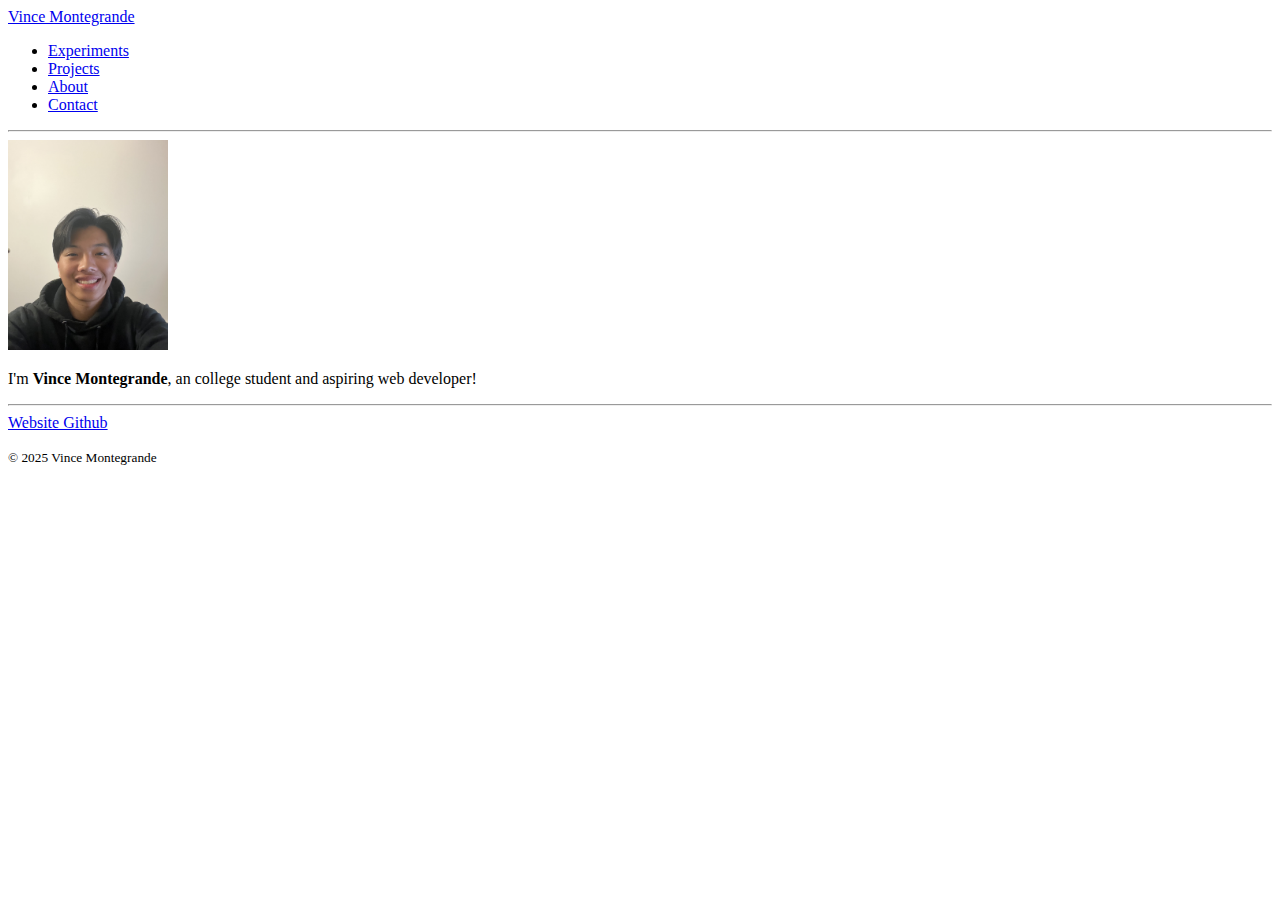
==== index.html @ 3d707d60 "First commit" ====
<!DOCTYPE html>

<html lang="en">
    <head>
        <meta charset="UTF-8">
        <title>Vince Montegrande</title>
    </head>
    <body>
        <header>
            <nav>
                <a href="index.html">Vince Montegrande</a>
                <ul>
                    <li><a href="experiments.html">Experiments</a></li>
                    <li><a href="projects.html">Projects</a></li>
                    <li><a href="about.html">About</a></li>
                    <li><a href="contact.html">Contact</a></li>
                </ul>
            </nav>
        </header>

        <hr>

        <main>
            <img src="assets/images/headshot.jpg" alt="Picture of me, Vince Montegrande" width="160" height="210">
            <p>I'm <strong>Vince Montegrande</strong>, an college student and aspiring web developer!</p>
        </main>

        <hr>

        <footer>
            <a href="https://github.com/vlmontegrande/cse134b-hw2.git">Website Github</a>
            <!--Apparently <small> is for copyright. I'm so semantic rn-->
            <p><small>&copy; 2025 Vince Montegrande</small></p>
        </footer>
    </body>
</html>
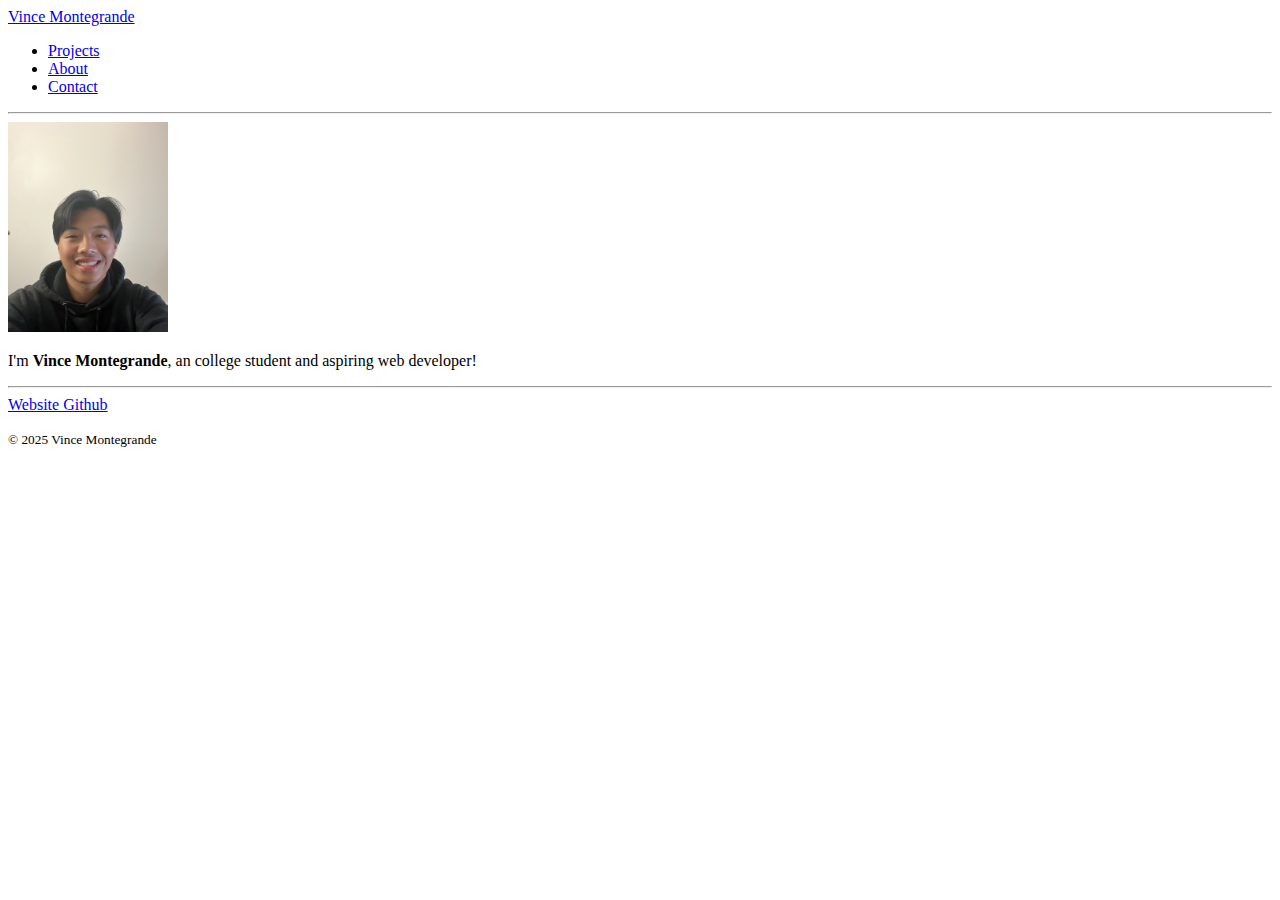
==== commit 99192c66: "Remove experiments link from nav bar" ====
--- a/index.html
+++ b/index.html
@@ -1,16 +1,18 @@
 <!DOCTYPE html>
 
-<html lang="en">
+<html lang="en" class="light">
     <head>
         <meta charset="UTF-8">
         <title>Vince Montegrande</title>
+        <link rel="stylesheet" href="assets/css/style.css">
     </head>
     <body>
         <header>
             <nav>
-                <a href="index.html">Vince Montegrande</a>
+                <div>
+                    <a href="index.html" id="main-link">Vince Montegrande</a>
+                </div>
                 <ul>
-                    <li><a href="experiments.html">Experiments</a></li>
                     <li><a href="projects.html">Projects</a></li>
                     <li><a href="about.html">About</a></li>
                     <li><a href="contact.html">Contact</a></li>
--- a/assets/css/style.css
+++ b/assets/css/style.css
@@ -0,0 +1,24 @@
+/* 
+    To demonstrate CSS knowledge use the technology to style your HTML pages from the previous homework (HW2). 
+    You may need to add classes, id, and restructure your elements in order to do this task. That is fine. 
+    However, do not convert your site to a <div> dominant design - this can result in significant point loss.
+
+    To layout your page you MUST use CSS Flexbox and/or CSS Grid (10 pts). 
+    You do not have to account for ancient browsers so assume Edge Chromium, Chrome, latest Safari and latest Firefox level access.
+
+    To style your page use whichever CSS properties you like, but you must show demonstration of these intermediate or advanced ideas:
+
+    CSS Variables, make sure to use fallbacks while using variables (2 pts)
+    Custom Fonts (also with fallback for slow load or failure) (3 pts)
+    Relative units like em, rem, %, etc. (1 pt)
+    Dynamic viewport units dvw, dvh, etc (1 pt)
+    CSS Animations, Transitions and Transforms (3 pts each)
+    Media Queries (See Part 3 - Responsive Web Design)
+    Some of the following might not have the maximum adoption current (most are hovering around 87-88% adoption) but are worth trying out:
+
+    Use wider gamut color with color() and color-mix() (2 pts)
+    New selectors like has() (2 pts)
+    Extra Credit: Use Nested and Scoped CSS (5 pts)
+
+    Any CSS written should be as standard as is possible. 
+*/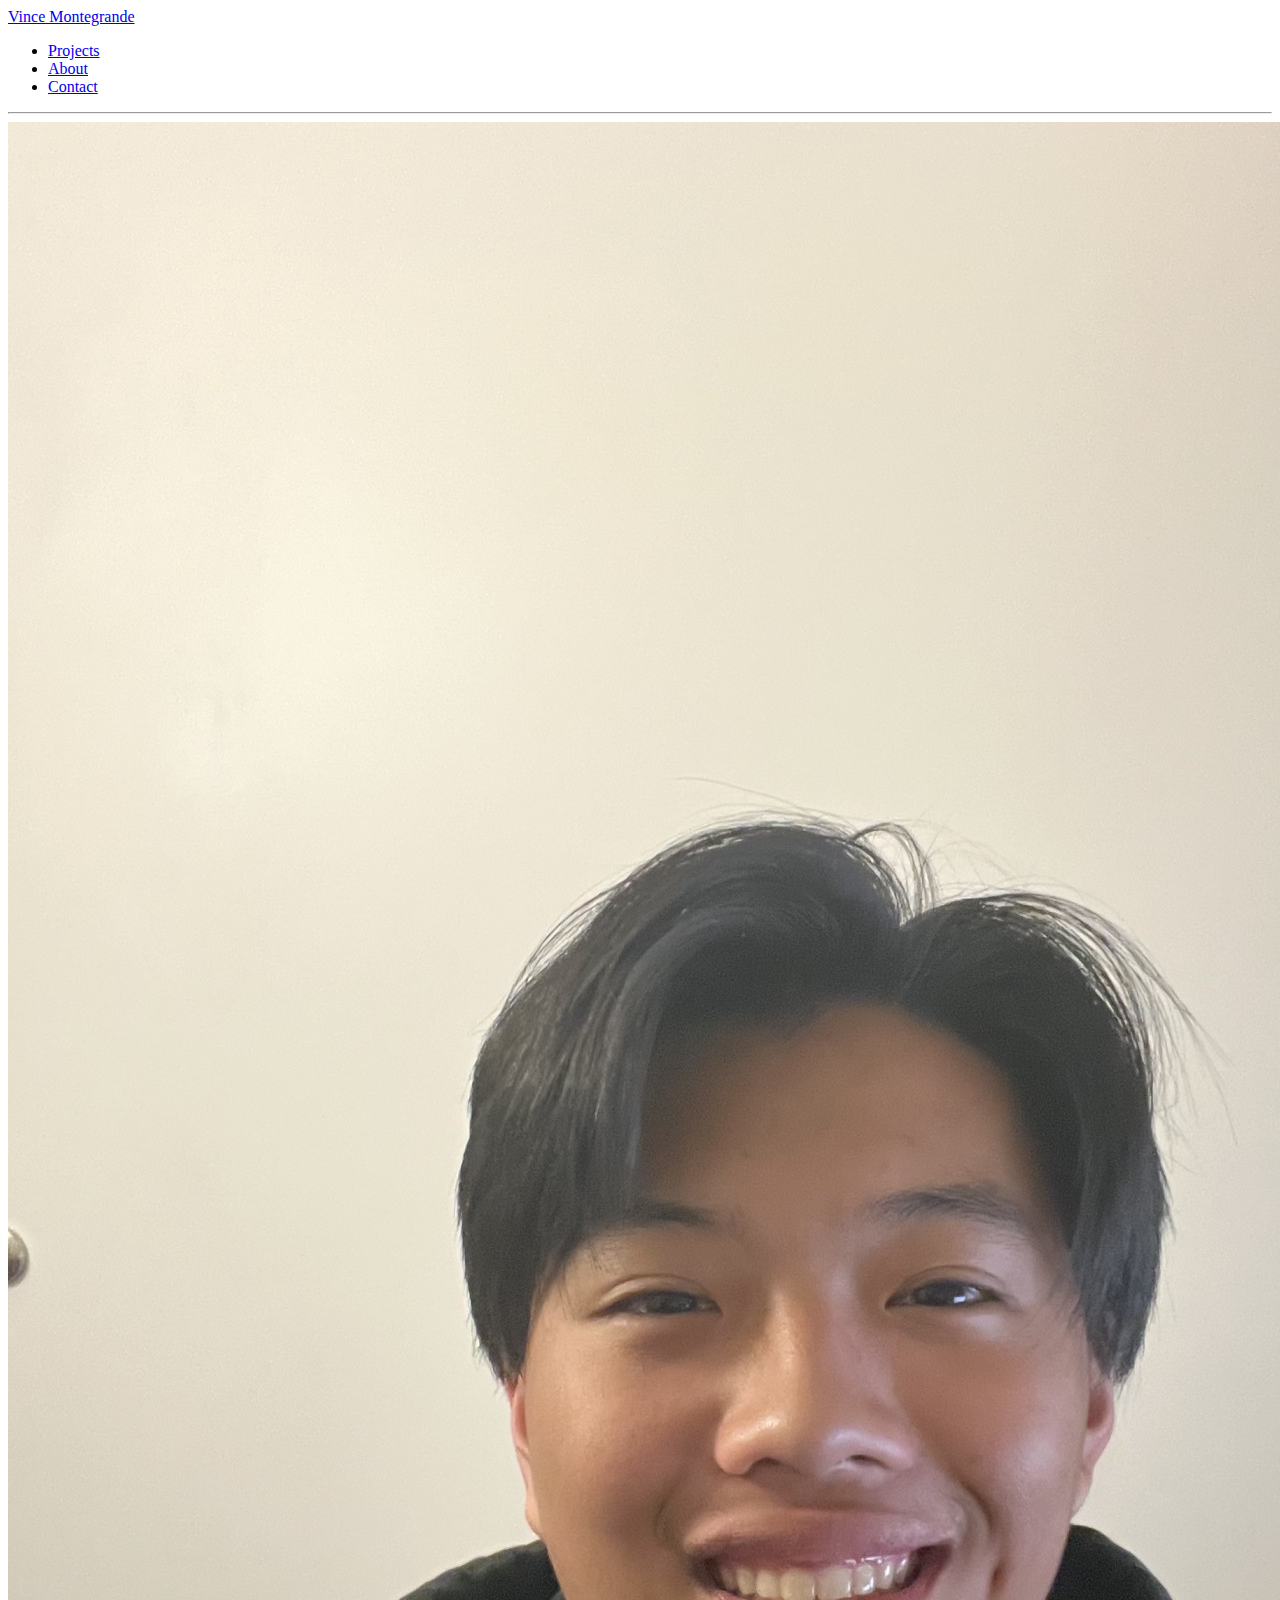
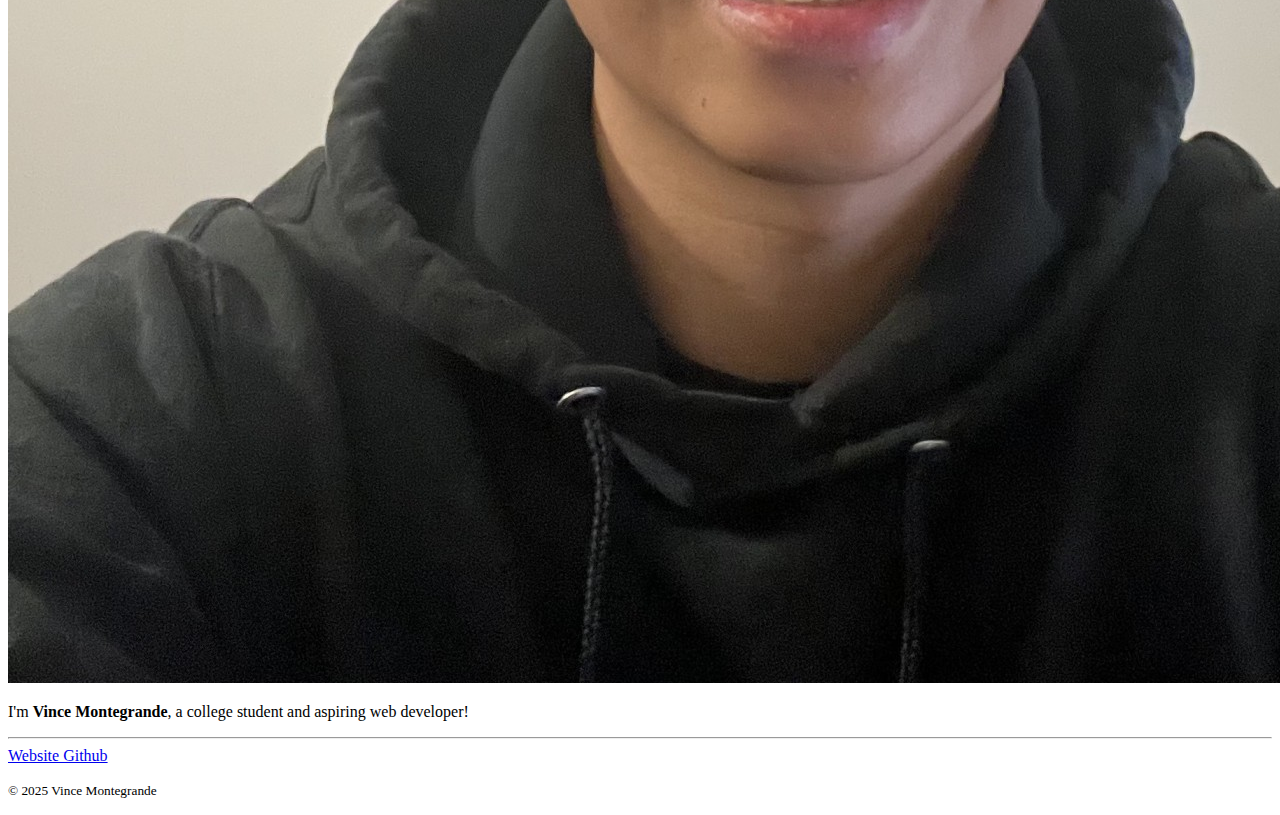
==== commit 3791aec7: "Add image and text containers for main content" ====
--- a/index.html
+++ b/index.html
@@ -4,7 +4,7 @@
     <head>
         <meta charset="UTF-8">
         <title>Vince Montegrande</title>
-        <link rel="stylesheet" href="assets/css/style.css">
+        <link rel="stylesheet" href="assets/css/index.css">
     </head>
     <body>
         <header>
@@ -23,14 +23,18 @@
         <hr>
 
         <main>
-            <img src="assets/images/headshot.jpg" alt="Picture of me, Vince Montegrande" width="160" height="210">
-            <p>I'm <strong>Vince Montegrande</strong>, an college student and aspiring web developer!</p>
+            <div id="image-container">
+                <img src="assets/images/headshot.jpg" alt="Picture of me, Vince Montegrande">
+            </div>
+            <div id="text-container">
+                <p>I'm <strong>Vince Montegrande</strong>, a college student and aspiring web developer!</p>
+            </div>
         </main>
 
         <hr>
 
         <footer>
-            <a href="https://github.com/vlmontegrande/cse134b-hw2.git">Website Github</a>
+            <a href="https://github.com/vlmontegrande/cse134b-hw3.git">Website Github</a>
             <!--Apparently <small> is for copyright. I'm so semantic rn-->
             <p><small>&copy; 2025 Vince Montegrande</small></p>
         </footer>
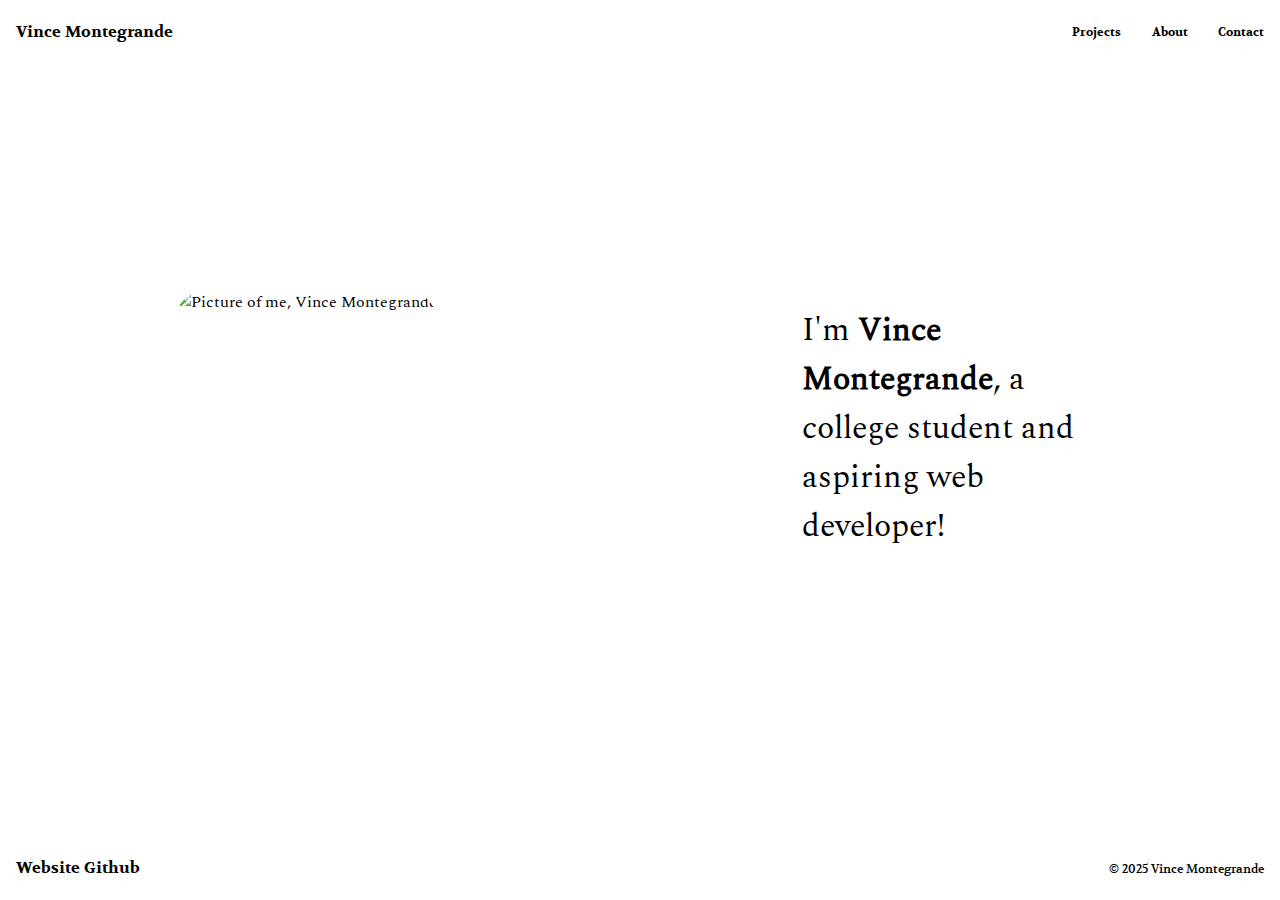
==== commit 85113a83: "Add id="main-link" to main link on each page" ====
--- a/index.html
+++ b/index.html
@@ -1,6 +1,6 @@
 <!DOCTYPE html>
 
-<html lang="en" class="light">
+<html lang="en">
     <head>
         <meta charset="UTF-8">
         <title>Vince Montegrande</title>
@@ -24,10 +24,12 @@
 
         <main>
             <div id="image-container">
-                <img src="assets/images/headshot.jpg" alt="Picture of me, Vince Montegrande">
+                <img src="assets/images/looking-off.png" alt="Picture of me, Vince Montegrande">
             </div>
             <div id="text-container">
-                <p>I'm <strong>Vince Montegrande</strong>, a college student and aspiring web developer!</p>
+                <div id="text-block">
+                    <p>I'm <strong>Vince Montegrande</strong>, a college student and aspiring web developer!</p>
+                </div>
             </div>
         </main>
 
--- a/assets/css/index.css
+++ b/assets/css/index.css
@@ -0,0 +1,163 @@
+/* 
+    To demonstrate CSS knowledge use the technology to style your HTML pages from the previous homework (HW2). 
+    You may need to add classes, id, and restructure your elements in order to do this task. That is fine. 
+    However, do not convert your site to a <div> dominant design - this can result in significant point loss.
+
+    To layout your page you MUST use CSS Flexbox and/or CSS Grid (10 pts). 
+    You do not have to account for ancient browsers so assume Edge Chromium, Chrome, latest Safari and latest Firefox level access.
+
+    To style your page use whichever CSS properties you like, but you must show demonstration of these intermediate or advanced ideas:
+
+    CSS Variables, make sure to use fallbacks while using variables (2 pts)
+    Custom Fonts (also with fallback for slow load or failure) (3 pts)
+    Relative units like em, rem, %, etc. (1 pt)
+    Dynamic viewport units dvw, dvh, etc (1 pt)
+    CSS Animations, Transitions and Transforms (3 pts each)
+    Media Queries (See Part 3 - Responsive Web Design)
+    Some of the following might not have the maximum adoption current (most are hovering around 87-88% adoption) but are worth trying out:
+
+    Use wider gamut color with color() and color-mix() (2 pts)
+    New selectors like has() (2 pts)
+    Extra Credit: Use Nested and Scoped CSS (5 pts)
+
+    Any CSS written should be as standard as is possible. 
+*/
+
+@import "light.css";
+@import "dark.css";
+
+@font-face {
+    font-family: "Volkhov";
+    src: url("../fonts/Volkhov/Volkhov-Regular.ttf");
+}
+
+@font-face {
+    font-family: "Volkhov";
+    src: url("../fonts/Volkhov/Volkhov-Bold.ttf");
+    font-weight: bold;
+}
+
+
+@font-face {
+    font-family: "Spectral";
+    src: url("../fonts/Spectral/Spectral-Regular.ttf");
+}
+
+:root {
+    --header-footer-height: 64px;
+}
+
+/* Common between page styles*/
+
+* {
+    margin: 0;
+    padding: 0;
+}
+
+body {
+    min-height: 100vh;
+    display: flex;
+    flex-direction: column;
+    justify-content: space-between;
+    background-color: var(--md-sys-color-background, white);
+}
+  
+nav {
+    display: flex;
+    height: var(--header-footer-height, 64px);
+    justify-content: space-between;
+    align-items: center;
+    font-family: "Volkhov", Arial, Sans-serif;
+    font-weight: bold;
+}
+
+nav ul {
+    width: 12rem;
+    margin-right: 1rem;
+    display: flex;
+    justify-content: space-between;
+    list-style: none;
+    font-size: 0.75em;
+    overflow: hidden;
+}
+
+nav a {
+    text-decoration: none;
+    color: var(--md-sys-color-on-surface-container, black);
+}
+
+#main-link {
+    margin-left: 1rem;
+}
+
+hr {
+    display: none;
+}
+
+footer {
+    min-height: var(--header-footer-height, 64px);
+    display: flex;
+    justify-content: space-between;
+    align-items: center;
+    gap: 1rem;
+    font-family: "Volkhov", Arial, Sans-serif;
+}
+
+footer > :first-child {
+    margin-left: 1rem;
+}
+
+footer > :last-child {
+    margin-right: 1rem;
+}
+
+footer a {
+    text-decoration: none;
+    color: var(--md-sys-color-on-surface-container, black);
+    font-weight: bold;
+}
+
+footer small {
+    font-size: 0.75em;
+    color: var(--md-sys-color-on-surface-container, black);
+}
+
+/* Page styles */
+
+main {
+    font-family: "Spectral", Arial, Sans-serif;
+    height: 20rem;
+    display: flex;
+    justify-content: space-around;
+    align-items: center;
+}
+
+main div {
+    height: 100%;
+    background-color: var(--md-sys-color-surface-container);
+    border-radius: 2rem;
+}
+
+#image-container {
+    display: flex;
+    justify-content: center;
+    align-items: center;
+}
+
+#text-container {
+    width: 20rem;
+    display: flex;
+    justify-content: center;
+    align-items: center;
+}
+
+#text-container p {
+    padding: 1rem;
+    font-size: 2rem;
+}
+
+main img { 
+    width: 100%;
+    height: 100%;
+    border-radius: 2rem;
+}
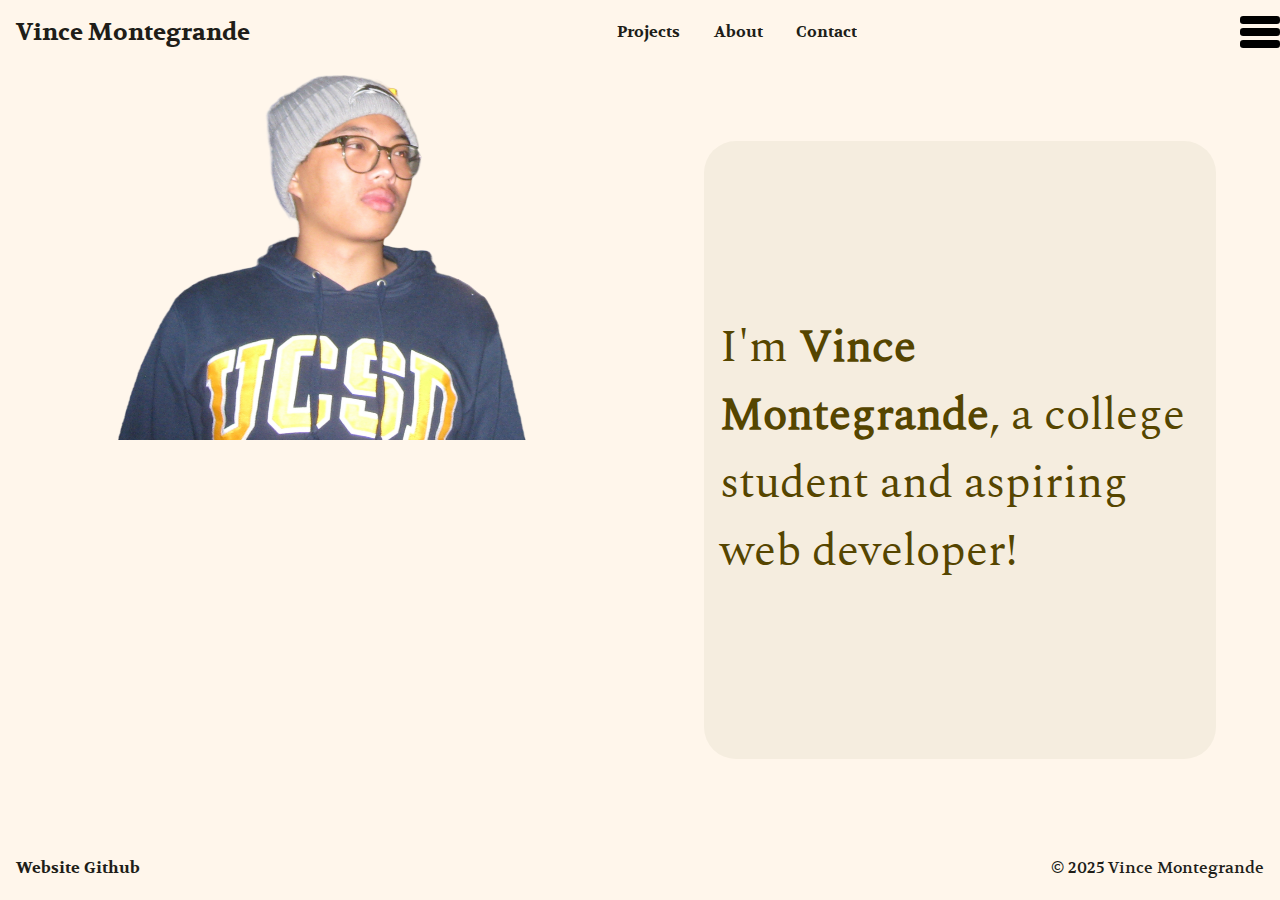
==== commit d661ddb7: "Add hamburger menu svg icon" ====
--- a/index.html
+++ b/index.html
@@ -3,6 +3,7 @@
 <html lang="en">
     <head>
         <meta charset="UTF-8">
+        <meta name="viewport" content="width=device-width, initial-scale=1.0">
         <title>Vince Montegrande</title>
         <link rel="stylesheet" href="assets/css/index.css">
     </head>
@@ -17,6 +18,11 @@
                     <li><a href="about.html">About</a></li>
                     <li><a href="contact.html">Contact</a></li>
                 </ul>
+                <svg viewBox="0 0 100 80" width="40" height="40">
+                    <rect width="100" height="20" rx="8"></rect>
+                    <rect y="30" width="100" height="20" rx="8"></rect>
+                    <rect y="60" width="100" height="20" rx="8"></rect>
+                </svg>
             </nav>
         </header>
 
@@ -24,7 +30,10 @@
 
         <main>
             <div id="image-container">
-                <img src="assets/images/looking-off.png" alt="Picture of me, Vince Montegrande">
+                <picture>
+                    <source srcset="assets/images/looking-off.png" media="(min-width: 1024px)">
+                    <img src="assets/images/headshot-no-bg.png" alt="Picture ofo me, Vince Montegrande">
+                </picture>
             </div>
             <div id="text-container">
                 <div id="text-block">
--- a/assets/css/index.css
+++ b/assets/css/index.css
@@ -1,31 +1,3 @@
-/* 
-    To demonstrate CSS knowledge use the technology to style your HTML pages from the previous homework (HW2). 
-    You may need to add classes, id, and restructure your elements in order to do this task. That is fine. 
-    However, do not convert your site to a <div> dominant design - this can result in significant point loss.
-
-    To layout your page you MUST use CSS Flexbox and/or CSS Grid (10 pts). 
-    You do not have to account for ancient browsers so assume Edge Chromium, Chrome, latest Safari and latest Firefox level access.
-
-    To style your page use whichever CSS properties you like, but you must show demonstration of these intermediate or advanced ideas:
-
-    CSS Variables, make sure to use fallbacks while using variables (2 pts)
-    Custom Fonts (also with fallback for slow load or failure) (3 pts)
-    Relative units like em, rem, %, etc. (1 pt)
-    Dynamic viewport units dvw, dvh, etc (1 pt)
-    CSS Animations, Transitions and Transforms (3 pts each)
-    Media Queries (See Part 3 - Responsive Web Design)
-    Some of the following might not have the maximum adoption current (most are hovering around 87-88% adoption) but are worth trying out:
-
-    Use wider gamut color with color() and color-mix() (2 pts)
-    New selectors like has() (2 pts)
-    Extra Credit: Use Nested and Scoped CSS (5 pts)
-
-    Any CSS written should be as standard as is possible. 
-*/
-
-@import "light.css";
-@import "dark.css";
-
 @font-face {
     font-family: "Volkhov";
     src: url("../fonts/Volkhov/Volkhov-Regular.ttf");
@@ -45,9 +17,21 @@
 
 :root {
     --header-footer-height: 64px;
+    --big-link-size: 1.5rem;
+    --small-link-size: 1rem;
+    --header-size: 2.8rem;
+
+    --background-color: #fff6eb;
+    --on-background-color: #1d1a15;
+    --primary-color: #705d0d;
+    --on-primary-color: #ffffff;
+    --primary-container: #fce186;
+    --on-primary-container: #554500;
+    --surface-container: #f5eddf;
+    --text-color: #201d18;
 }
 
-/* Common between page styles*/
+/* Common between page styles */
 
 * {
     margin: 0;
@@ -59,12 +43,12 @@
     display: flex;
     flex-direction: column;
     justify-content: space-between;
-    background-color: var(--md-sys-color-background, white);
+    background-color: var(--background-color, white);
 }
   
 nav {
     display: flex;
-    height: var(--header-footer-height, 64px);
+    height: var(--header-footer-height);
     justify-content: space-between;
     align-items: center;
     font-family: "Volkhov", Arial, Sans-serif;
@@ -72,21 +56,23 @@
 }
 
 nav ul {
-    width: 12rem;
+    width: 15rem;
     margin-right: 1rem;
     display: flex;
     justify-content: space-between;
     list-style: none;
-    font-size: 0.75em;
+    font-size: var(--small-link-size);
     overflow: hidden;
 }
 
 nav a {
     text-decoration: none;
-    color: var(--md-sys-color-on-surface-container, black);
+    color: var(--text-color, brown);
 }
 
 #main-link {
+    color: var(--text-color, brown);
+    font-size: var(--big-link-size);
     margin-left: 1rem;
 }
 
@@ -95,7 +81,7 @@
 }
 
 footer {
-    min-height: var(--header-footer-height, 64px);
+    min-height: var(--header-footer-height);
     display: flex;
     justify-content: space-between;
     align-items: center;
@@ -112,52 +98,59 @@
 }
 
 footer a {
+    font-size: (--big-link-size);
     text-decoration: none;
-    color: var(--md-sys-color-on-surface-container, black);
+    color: var(--text-color, black);
     font-weight: bold;
 }
 
 footer small {
-    font-size: 0.75em;
-    color: var(--md-sys-color-on-surface-container, black);
+    font-size: var(--small-link-size);
+    color: var(--text-color, black);
 }
 
 /* Page styles */
 
 main {
     font-family: "Spectral", Arial, Sans-serif;
-    height: 20rem;
+    flex: 1;
     display: flex;
     justify-content: space-around;
-    align-items: center;
+    align-items: stretch;
 }
 
 main div {
-    height: 100%;
-    background-color: var(--md-sys-color-surface-container);
-    border-radius: 2rem;
+    width: 50vw;
 }
 
 #image-container {
     display: flex;
     justify-content: center;
-    align-items: center;
+    border-radius: 2rem;
 }
 
 #text-container {
-    width: 20rem;
     display: flex;
     justify-content: center;
     align-items: center;
 }
 
-#text-container p {
-    padding: 1rem;
-    font-size: 2rem;
+#text-block {
+    display: flex;
+    justify-content: center;
+    align-items: center;
+    background-color: var(--surface-container, gray);
+    width: 80%;
+    height: 80%;
+    border-radius: 2rem;
 }
 
-main img { 
-    width: 100%;
-    height: 100%;
-    border-radius: 2rem;
+#text-container p {
+    color: var(--on-primary-container, brown);
+    padding: 1rem;
+    font-size: var(--header-size, 2.8rem);
 }
+
+strong {
+    font-weight: bold;
+}
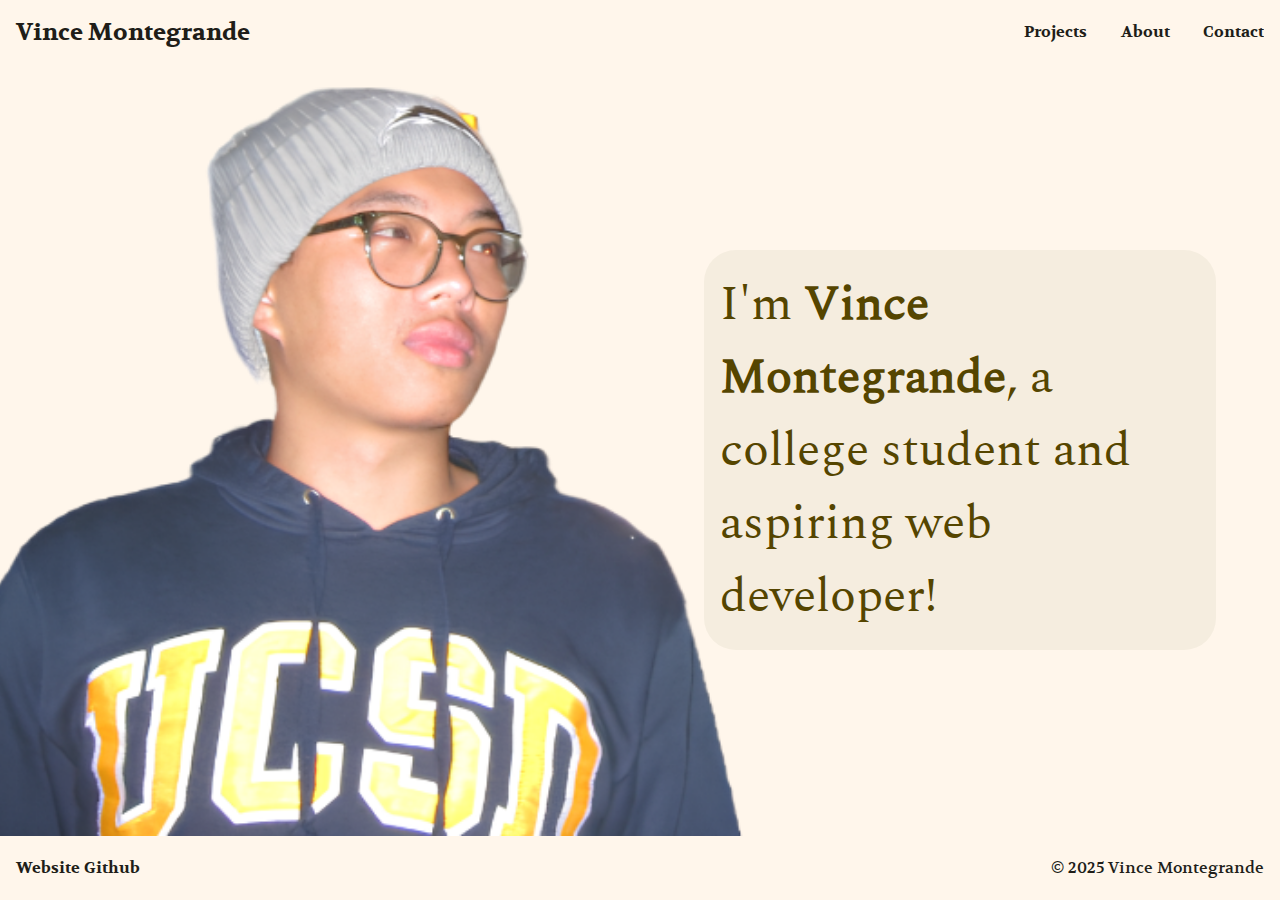
==== commit 6ed40beb: "Add upscaled image as source" ====
--- a/index.html
+++ b/index.html
@@ -31,7 +31,7 @@
         <main>
             <div id="image-container">
                 <picture>
-                    <source srcset="assets/images/looking-off.png" media="(min-width: 1024px)">
+                    <source srcset="assets/images/looking-off-upscaled.png" media="(min-width: 1024px)">
                     <img src="assets/images/headshot-no-bg.png" alt="Picture ofo me, Vince Montegrande">
                 </picture>
             </div>
--- a/assets/css/index.css
+++ b/assets/css/index.css
@@ -19,7 +19,9 @@
     --header-footer-height: 64px;
     --big-link-size: 1.5rem;
     --small-link-size: 1rem;
-    --header-size: 2.8rem;
+    --header-size: 3rem;
+    --tablet-header-size: 2.5rem;
+    --phone-header-size: 2rem;
 
     --background-color: #fff6eb;
     --on-background-color: #1d1a15;
@@ -70,6 +72,10 @@
     color: var(--text-color, brown);
 }
 
+nav svg {
+    display: none;
+}
+
 #main-link {
     color: var(--text-color, brown);
     font-size: var(--big-link-size);
@@ -129,6 +135,10 @@
     border-radius: 2rem;
 }
 
+#image-container img {
+    height: 100%;
+}
+
 #text-container {
     display: flex;
     justify-content: center;
@@ -141,16 +151,65 @@
     align-items: center;
     background-color: var(--surface-container, gray);
     width: 80%;
-    height: 80%;
+    height: 25rem;
     border-radius: 2rem;
 }
 
-#text-container p {
+#text-block p {
     color: var(--on-primary-container, brown);
     padding: 1rem;
-    font-size: var(--header-size, 2.8rem);
+    font-size: var(--header-size, 3rem);
 }
 
 strong {
     font-weight: bold;
 }
+
+/* Tablet/Restrictive Laptop Breakpoint */
+
+@media screen and (min-width: 778px) and (max-width: 1023px) {
+    #text-block {
+        display: block;
+        height: 20rem;
+    }
+
+    #text-block p {
+        font-size: var(--tablet-header-size, 2.5rem);
+    }
+
+    #image-container img {
+        width: 100%;
+        height: 100%;
+        object-fit: cover;
+        border-radius: 2rem;
+    }
+}
+
+/* Phone Breakpoint */
+
+@media screen and (max-width: 777px) {
+    nav ul {
+        display: none;
+    }
+
+    nav svg {
+        display: block;
+        margin-right: 1rem;
+    }
+
+    #image-container {
+        display: none;
+    }
+
+    #text-container {
+        width: 100%;
+    }
+
+    #text-block {
+        height: 20rem;
+    }
+
+    #text-block p {
+        font-size: var(--phone-header-size, 2rem);
+    }
+}